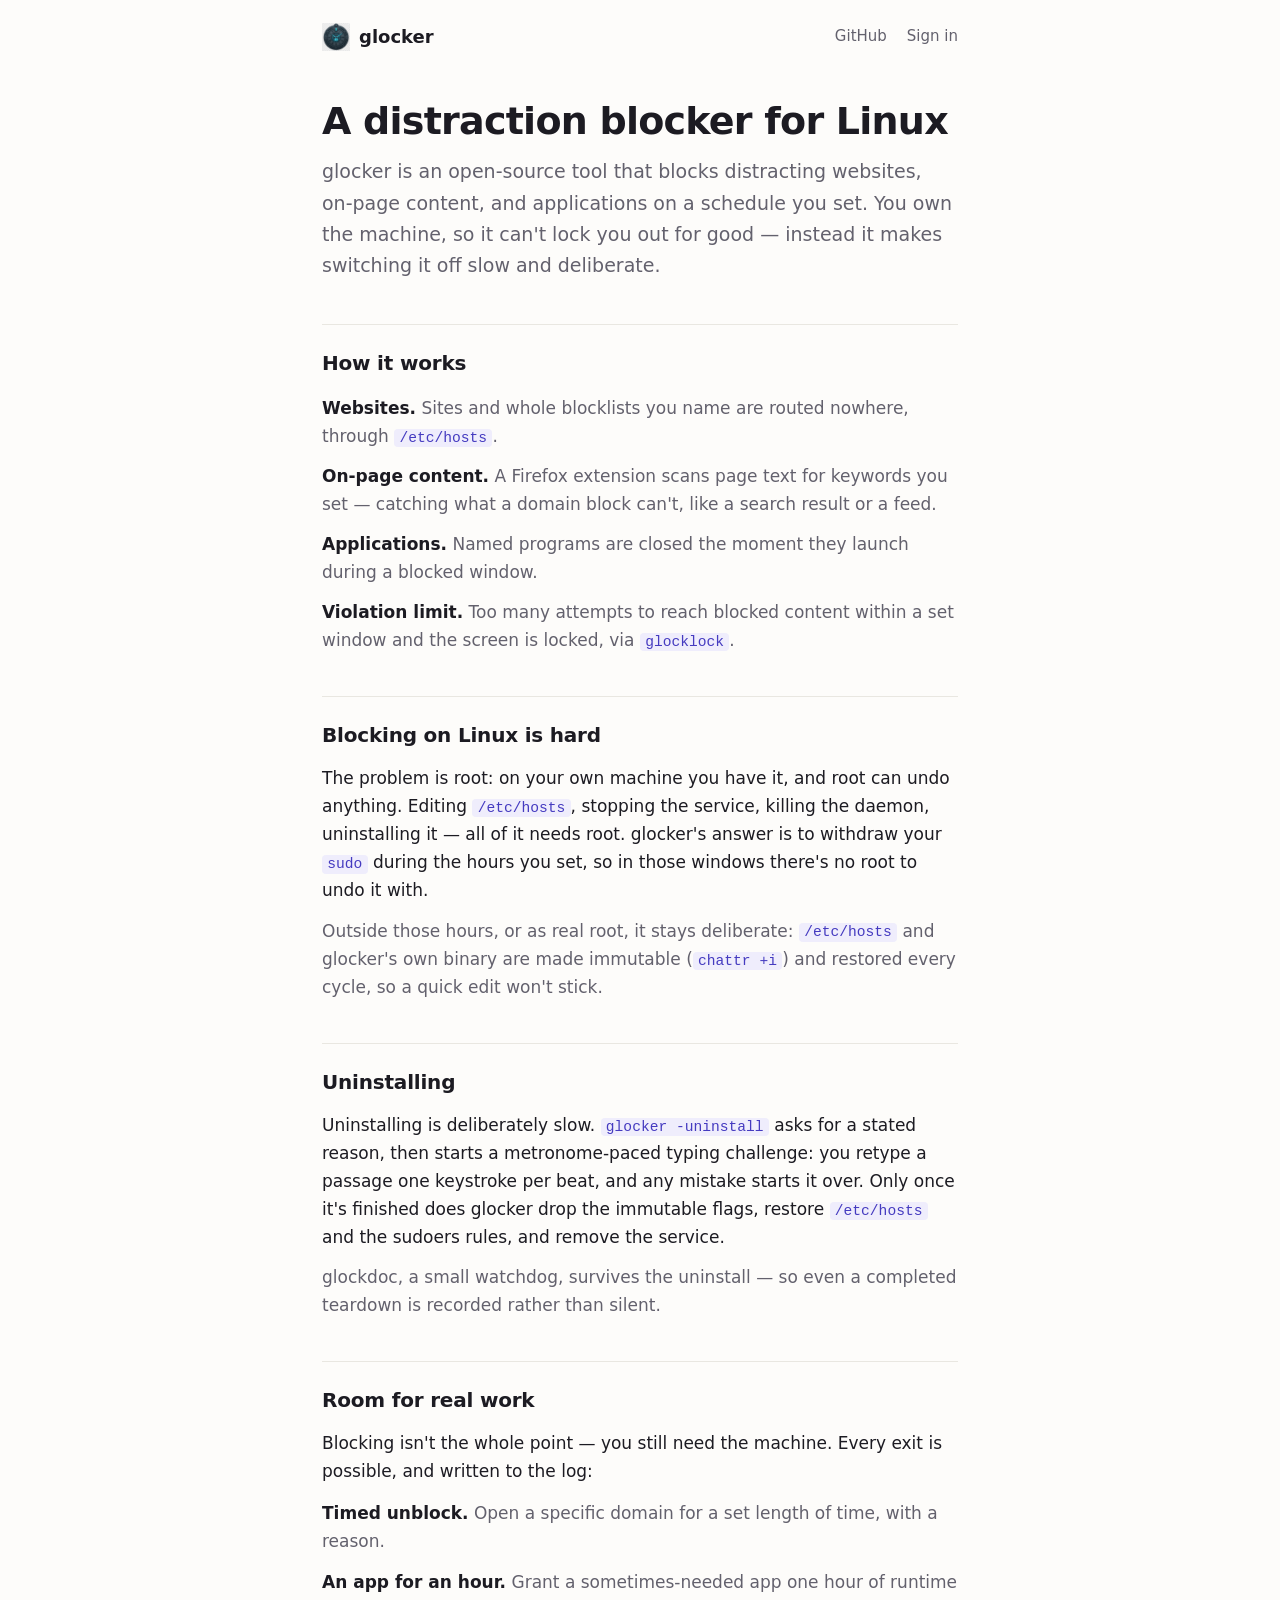
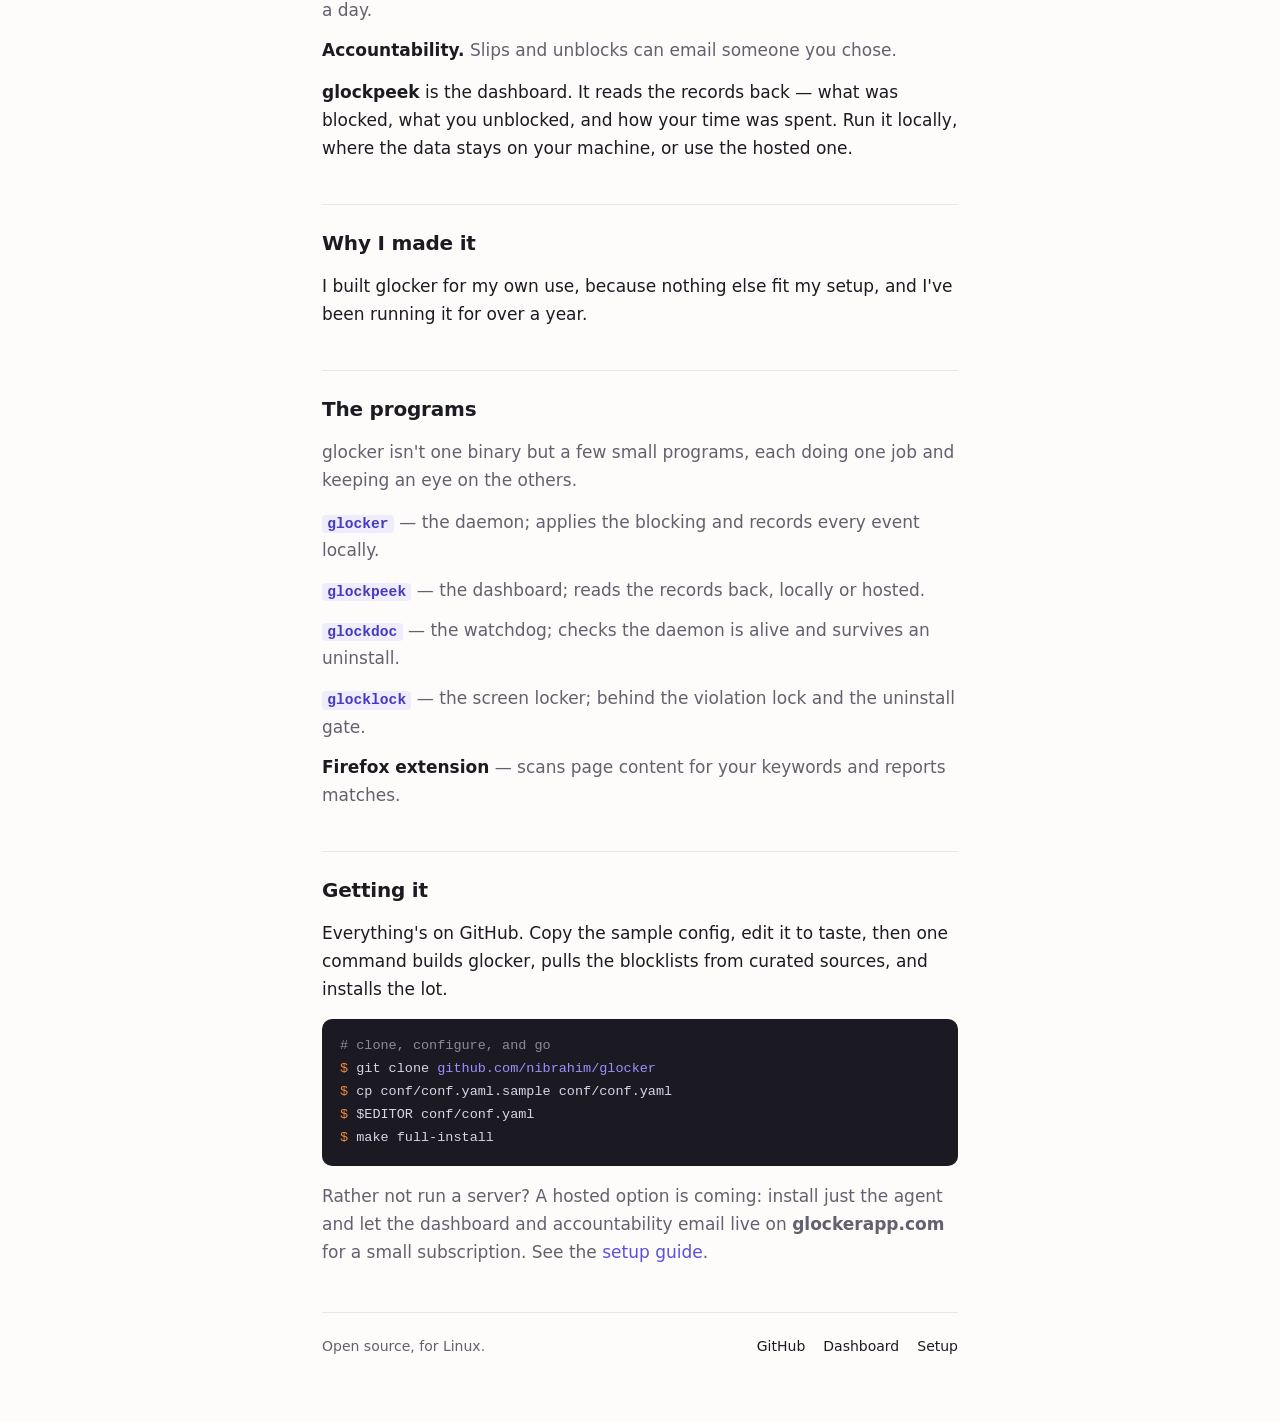
==== website/index.html @ 81f2920f "website: use the new clock-and-lock logo (nav mark + favicon + og:image) Center-cropped + resized fr" ====
<!DOCTYPE html>
<html lang="en">
<head>
<meta charset="UTF-8" />
<meta name="viewport" content="width=device-width, initial-scale=1.0" />
<title>glocker &mdash; a distraction blocker for Linux</title>
<meta name="description" content="glocker is an open-source distraction blocker for Linux. It blocks sites, on-page content, and apps on a schedule, and makes switching it off slow and deliberate." />
<link rel="icon" type="image/png" href="favicon.png" />
<link rel="apple-touch-icon" href="logo-512.png" />
<meta property="og:title" content="glocker — a distraction blocker for Linux" />
<meta property="og:description" content="Blocks sites, on-page content, and apps on a schedule, and makes switching it off slow and deliberate." />
<meta property="og:image" content="logo-512.png" />
<style>
  :root {
    --bg: #fdfcfa;
    --ink: #1c1b22;
    --muted: #63616d;
    --line: #e9e7e1;
    --accent: #5b4fe0;
    --accent-soft: #efedfc;
    --warm: #f08a3c;
  }
  * { box-sizing: border-box; }
  html { -webkit-text-size-adjust: 100%; }
  body {
    margin: 0; background: var(--bg); color: var(--ink);
    font-family: ui-sans-serif, system-ui, -apple-system, "Segoe UI", Roboto, Helvetica, Arial, sans-serif;
    font-size: 17px; line-height: 1.65; -webkit-font-smoothing: antialiased;
  }
  .wrap { max-width: 680px; margin: 0 auto; padding: 0 22px 64px; }
  a { color: var(--accent); text-decoration: none; }
  a:hover { text-decoration: underline; text-underline-offset: 2px; }
  code { font-family: ui-monospace, "SF Mono", Menlo, Monaco, "Courier New", monospace; font-size: .86em;
    background: var(--accent-soft); color: #453bc0; padding: .08em .36em; border-radius: 4px; }

  nav { display: flex; align-items: center; justify-content: space-between; padding: 22px 0; font-size: 15px; }
  nav .brand { display: inline-flex; align-items: center; gap: 9px; font-weight: 700; font-size: 18px; color: var(--ink); }
  nav .brand .brand-mark { width: 28px; height: 28px; object-fit: contain; display: block; }
  nav .links { display: flex; gap: 20px; }
  nav .links a { color: var(--muted); font-weight: 500; }
  nav .links a:hover { color: var(--ink); text-decoration: none; }

  h1 { font-size: clamp(28px, 5vw, 38px); font-weight: 800; letter-spacing: -.02em; line-height: 1.12; margin: 26px 0 0; }
  .intro { font-size: 19px; color: var(--muted); margin: 14px 0 0; }

  h2 { font-size: 20px; font-weight: 750; letter-spacing: -.01em; margin: 42px 0 4px;
    padding-top: 22px; border-top: 1px solid var(--line); }
  p { margin: 12px 0; }
  .muted { color: var(--muted); }

  ul.terms { list-style: none; margin: 14px 0; padding: 0; }
  ul.terms li { margin: 12px 0; }
  ul.terms b { font-weight: 700; }
  ul.terms span { color: var(--muted); }

  pre.code { background: #1b1a22; color: #d7d5e6; border-radius: 10px; padding: 16px 18px; margin: 16px 0;
    font-family: ui-monospace, Menlo, Monaco, monospace; font-size: 13.5px; line-height: 1.7; overflow-x: auto; }
  pre.code .p { color: var(--warm); } pre.code .c { color: #8b8a99; } pre.code .m { color: #9a90ff; }

  footer { margin-top: 46px; padding-top: 22px; border-top: 1px solid var(--line);
    display: flex; flex-wrap: wrap; gap: 10px 22px; justify-content: space-between; align-items: center;
    color: var(--muted); font-size: 14px; }
  footer .links { display: flex; gap: 18px; }
  footer .links a { color: var(--ink); font-weight: 500; }
</style>
</head>
<body>
  <div class="wrap">
    <nav>
      <span class="brand"><img class="brand-mark" src="logo.png" width="28" height="28" alt="" />glocker</span>
      <span class="links">
        <a href="https://github.com/nibrahim/glocker">GitHub</a>
        <a href="https://my.glockerapp.com">Sign in</a>
      </span>
    </nav>

    <h1>A distraction blocker for Linux</h1>
    <p class="intro">glocker is an open-source tool that blocks distracting websites,
    on-page content, and applications on a schedule you set. You own the machine, so it
    can't lock you out for good &mdash; instead it makes switching it off slow and
    deliberate.</p>

    <h2>How it works</h2>
    <ul class="terms">
      <li><b>Websites.</b> <span>Sites and whole blocklists you name are routed nowhere, through <code>/etc/hosts</code>.</span></li>
      <li><b>On-page content.</b> <span>A Firefox extension scans page text for keywords you set &mdash; catching what a domain block can't, like a search result or a feed.</span></li>
      <li><b>Applications.</b> <span>Named programs are closed the moment they launch during a blocked window.</span></li>
      <li><b>Violation limit.</b> <span>Too many attempts to reach blocked content within a set window and the screen is locked, via <code>glocklock</code>.</span></li>
    </ul>

    <h2>Blocking on Linux is hard</h2>
    <p>The problem is root: on your own machine you have it, and root can undo anything.
    Editing <code>/etc/hosts</code>, stopping the service, killing the daemon,
    uninstalling it &mdash; all of it needs root. glocker's answer is to withdraw your
    <code>sudo</code> during the hours you set, so in those windows there's no root to
    undo it with.</p>
    <p class="muted">Outside those hours, or as real root, it stays deliberate:
    <code>/etc/hosts</code> and glocker's own binary are made immutable
    (<code>chattr +i</code>) and restored every cycle, so a quick edit won't stick.</p>

    <h2>Uninstalling</h2>
    <p>Uninstalling is deliberately slow. <code>glocker -uninstall</code> asks for a
    stated reason, then starts a metronome-paced typing challenge: you retype a passage
    one keystroke per beat, and any mistake starts it over. Only once it's finished does
    glocker drop the immutable flags, restore <code>/etc/hosts</code> and the sudoers
    rules, and remove the service.</p>
    <p class="muted">glockdoc, a small watchdog, survives the uninstall &mdash; so even a
    completed teardown is recorded rather than silent.</p>

    <h2>Room for real work</h2>
    <p>Blocking isn't the whole point &mdash; you still need the machine. Every exit is
    possible, and written to the log:</p>
    <ul class="terms">
      <li><b>Timed unblock.</b> <span>Open a specific domain for a set length of time, with a reason.</span></li>
      <li><b>An app for an hour.</b> <span>Grant a sometimes-needed app one hour of runtime a day.</span></li>
      <li><b>Accountability.</b> <span>Slips and unblocks can email someone you chose.</span></li>
    </ul>
    <p><b>glockpeek</b> is the dashboard. It reads the records back &mdash; what was
    blocked, what you unblocked, and how your time was spent. Run it locally, where the
    data stays on your machine, or use the hosted one.</p>

    <h2>Why I made it</h2>
    <!-- TODO: replace with your own words; keep to what's actually true for you. -->
    <p>I built glocker for my own use, because nothing else fit my setup, and I've been
    running it for over a year.</p>

    <h2>The programs</h2>
    <p class="muted">glocker isn't one binary but a few small programs, each doing one
    job and keeping an eye on the others.</p>
    <ul class="terms">
      <li><b><code>glocker</code></b> <span>&mdash; the daemon; applies the blocking and records every event locally.</span></li>
      <li><b><code>glockpeek</code></b> <span>&mdash; the dashboard; reads the records back, locally or hosted.</span></li>
      <li><b><code>glockdoc</code></b> <span>&mdash; the watchdog; checks the daemon is alive and survives an uninstall.</span></li>
      <li><b><code>glocklock</code></b> <span>&mdash; the screen locker; behind the violation lock and the uninstall gate.</span></li>
      <li><b>Firefox extension</b> <span>&mdash; scans page content for your keywords and reports matches.</span></li>
    </ul>

    <h2>Getting it</h2>
    <p>Everything's on GitHub. Copy the sample config, edit it to taste, then one command
    builds glocker, pulls the blocklists from curated sources, and installs the lot.</p>
    <pre class="code"><span class="c"># clone, configure, and go</span>
<span class="p">$</span> git clone <span class="m">github.com/nibrahim/glocker</span>
<span class="p">$</span> cp conf/conf.yaml.sample conf/conf.yaml
<span class="p">$</span> $EDITOR conf/conf.yaml
<span class="p">$</span> make full-install</pre>
    <p class="muted">Rather not run a server? A hosted option is coming: install just the
    agent and let the dashboard and accountability email live on
    <strong>glockerapp.com</strong> for a small subscription. See the
    <a href="https://github.com/nibrahim/glocker/blob/master/INSTALL.md">setup guide</a>.</p>

    <footer>
      <span>Open source, for Linux.</span>
      <span class="links">
        <a href="https://github.com/nibrahim/glocker">GitHub</a>
        <a href="https://my.glockerapp.com">Dashboard</a>
        <a href="https://github.com/nibrahim/glocker/blob/master/INSTALL.md">Setup</a>
      </span>
    </footer>
  </div>
</body>
</html>
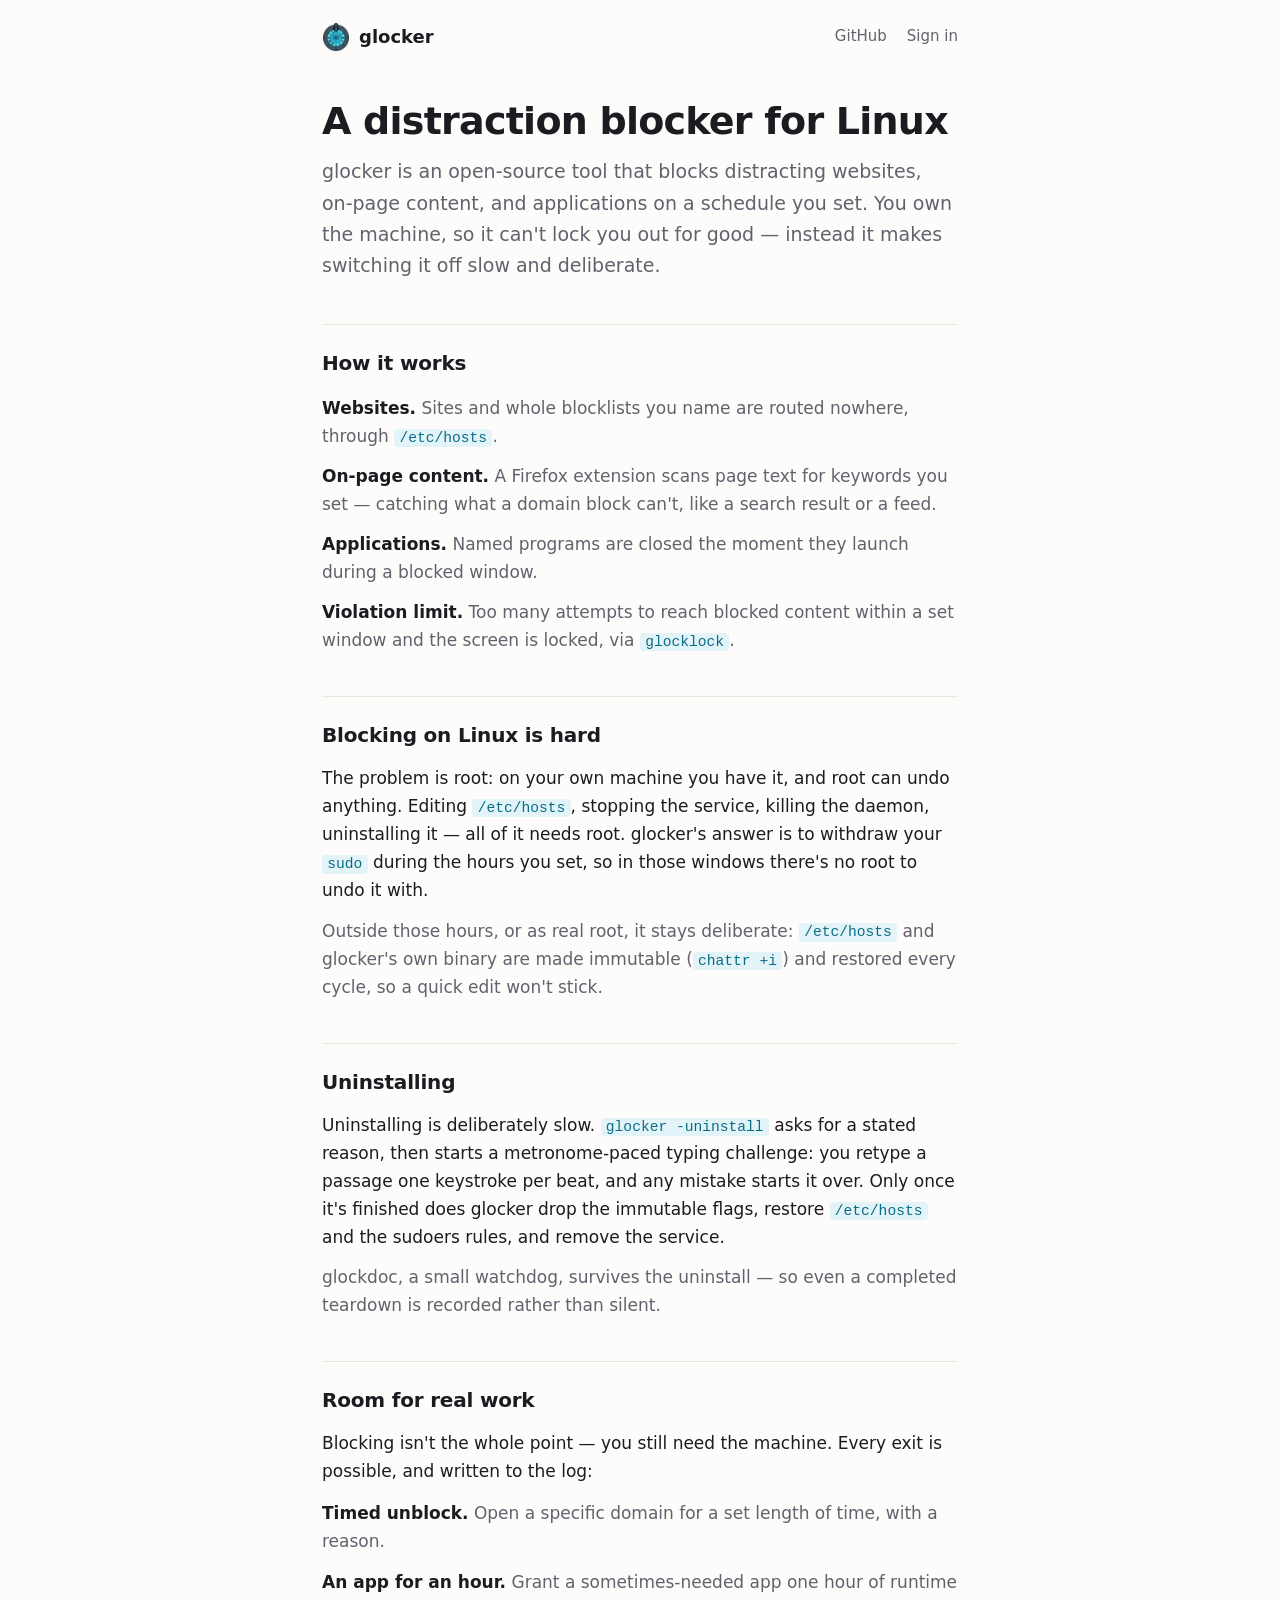
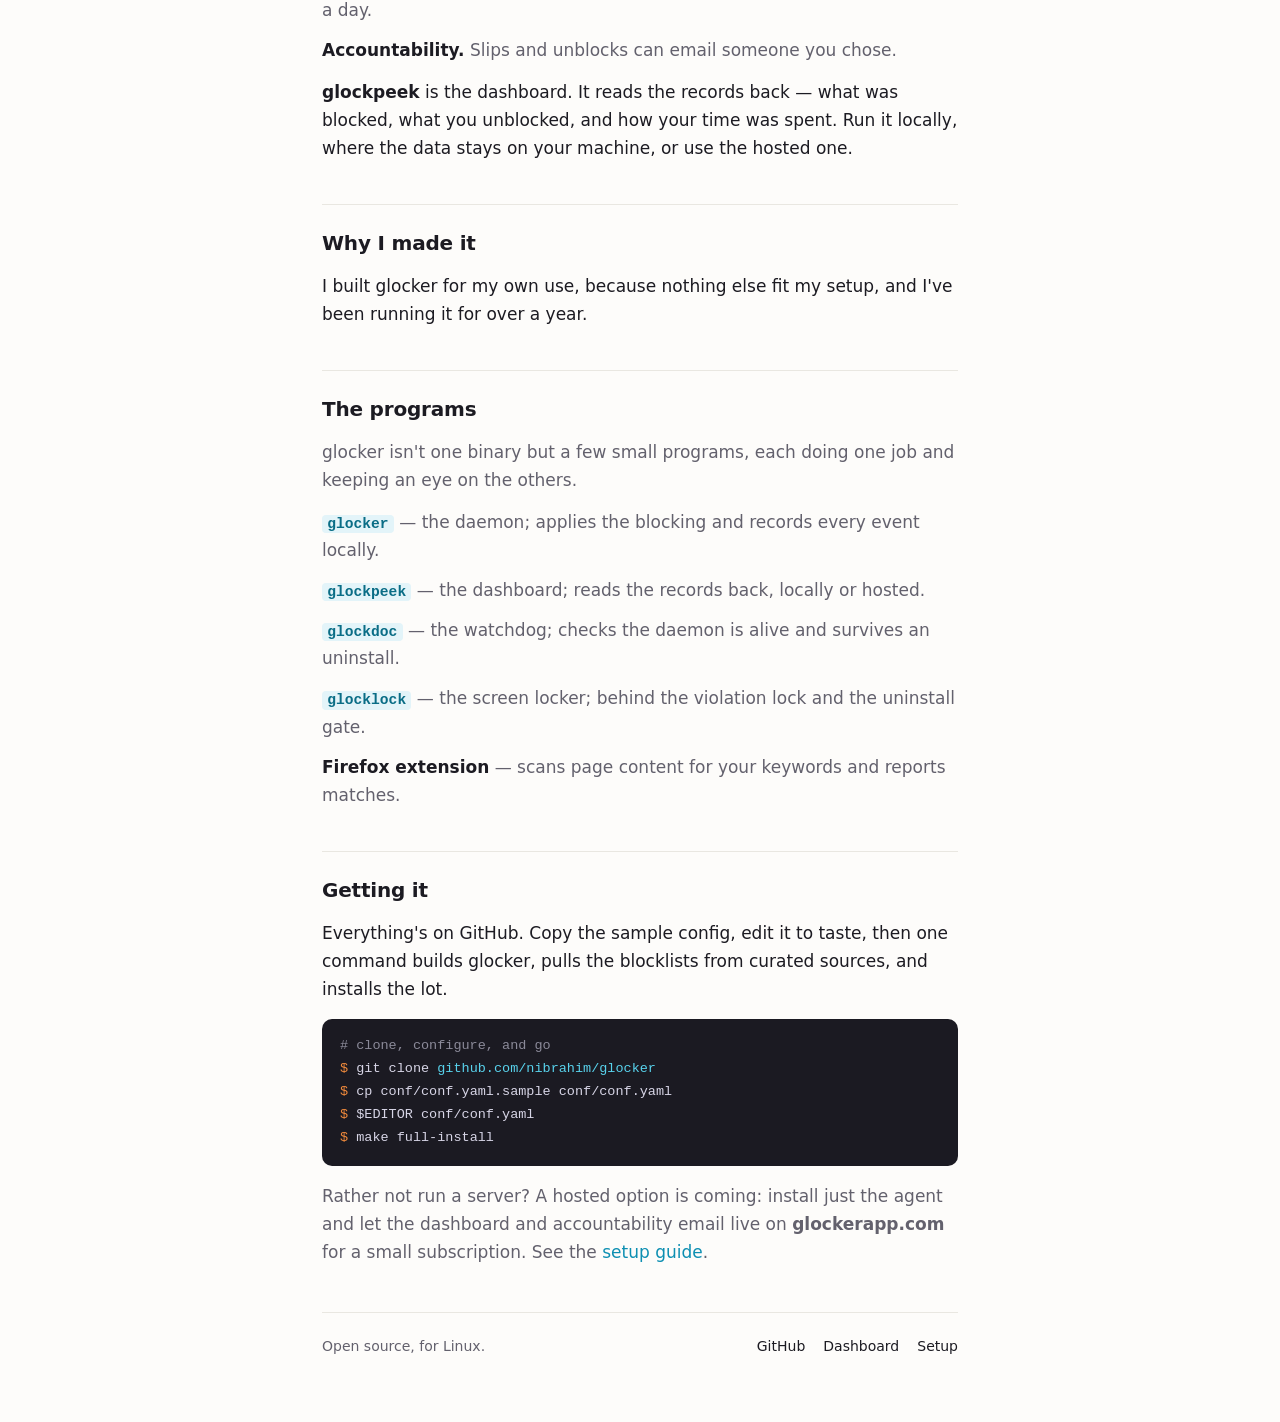
==== commit 393a2122: "website: cyan accent to match the logo; clean logo assets Switched the site accent from purple to cy" ====
--- a/website/index.html
+++ b/website/index.html
@@ -16,8 +16,8 @@
     --ink: #1c1b22;
     --muted: #63616d;
     --line: #e9e7e1;
-    --accent: #5b4fe0;
-    --accent-soft: #efedfc;
+    --accent: #0d8fb2;
+    --accent-soft: #e3f4f9;
     --warm: #f08a3c;
   }
   * { box-sizing: border-box; }
@@ -31,7 +31,7 @@
   a { color: var(--accent); text-decoration: none; }
   a:hover { text-decoration: underline; text-underline-offset: 2px; }
   code { font-family: ui-monospace, "SF Mono", Menlo, Monaco, "Courier New", monospace; font-size: .86em;
-    background: var(--accent-soft); color: #453bc0; padding: .08em .36em; border-radius: 4px; }
+    background: var(--accent-soft); color: #0a6d86; padding: .08em .36em; border-radius: 4px; }
 
   nav { display: flex; align-items: center; justify-content: space-between; padding: 22px 0; font-size: 15px; }
   nav .brand { display: inline-flex; align-items: center; gap: 9px; font-weight: 700; font-size: 18px; color: var(--ink); }
@@ -55,7 +55,7 @@
 
   pre.code { background: #1b1a22; color: #d7d5e6; border-radius: 10px; padding: 16px 18px; margin: 16px 0;
     font-family: ui-monospace, Menlo, Monaco, monospace; font-size: 13.5px; line-height: 1.7; overflow-x: auto; }
-  pre.code .p { color: var(--warm); } pre.code .c { color: #8b8a99; } pre.code .m { color: #9a90ff; }
+  pre.code .p { color: var(--warm); } pre.code .c { color: #8b8a99; } pre.code .m { color: #58d2ec; }
 
   footer { margin-top: 46px; padding-top: 22px; border-top: 1px solid var(--line);
     display: flex; flex-wrap: wrap; gap: 10px 22px; justify-content: space-between; align-items: center;
